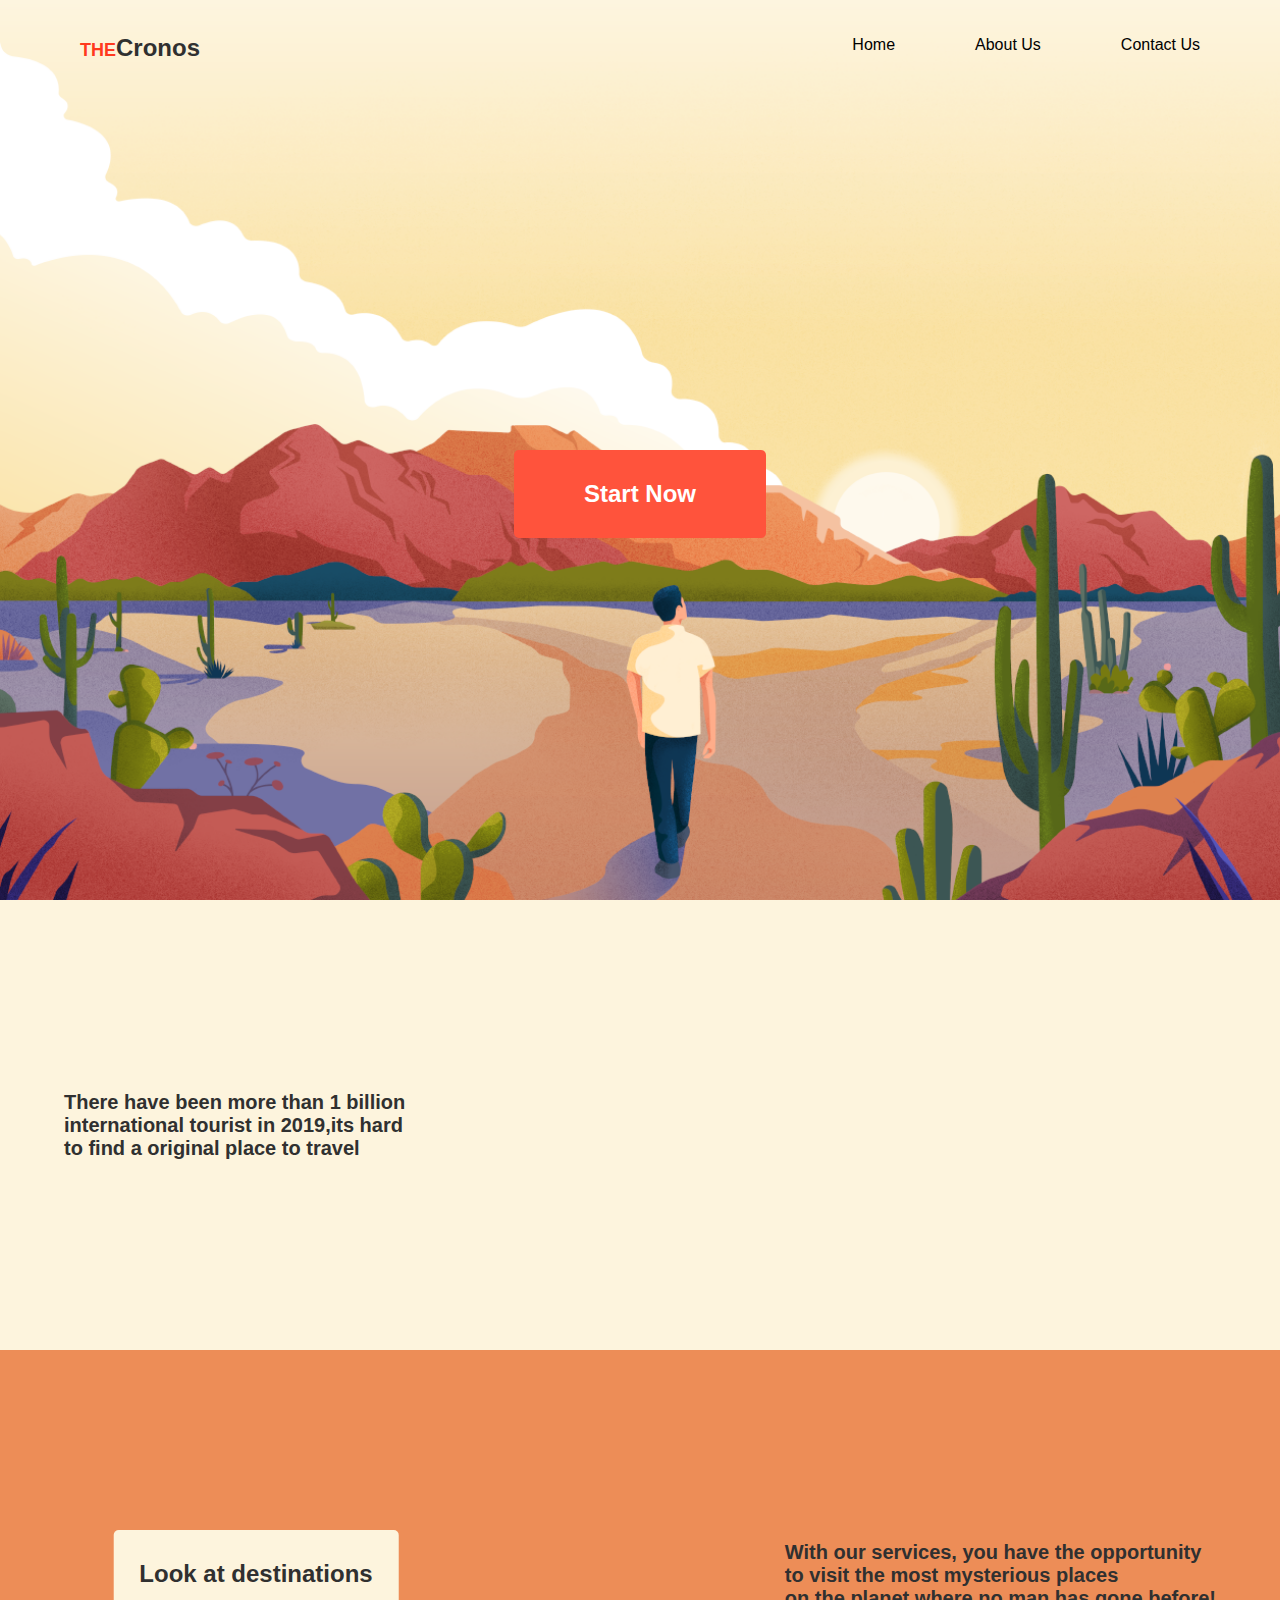
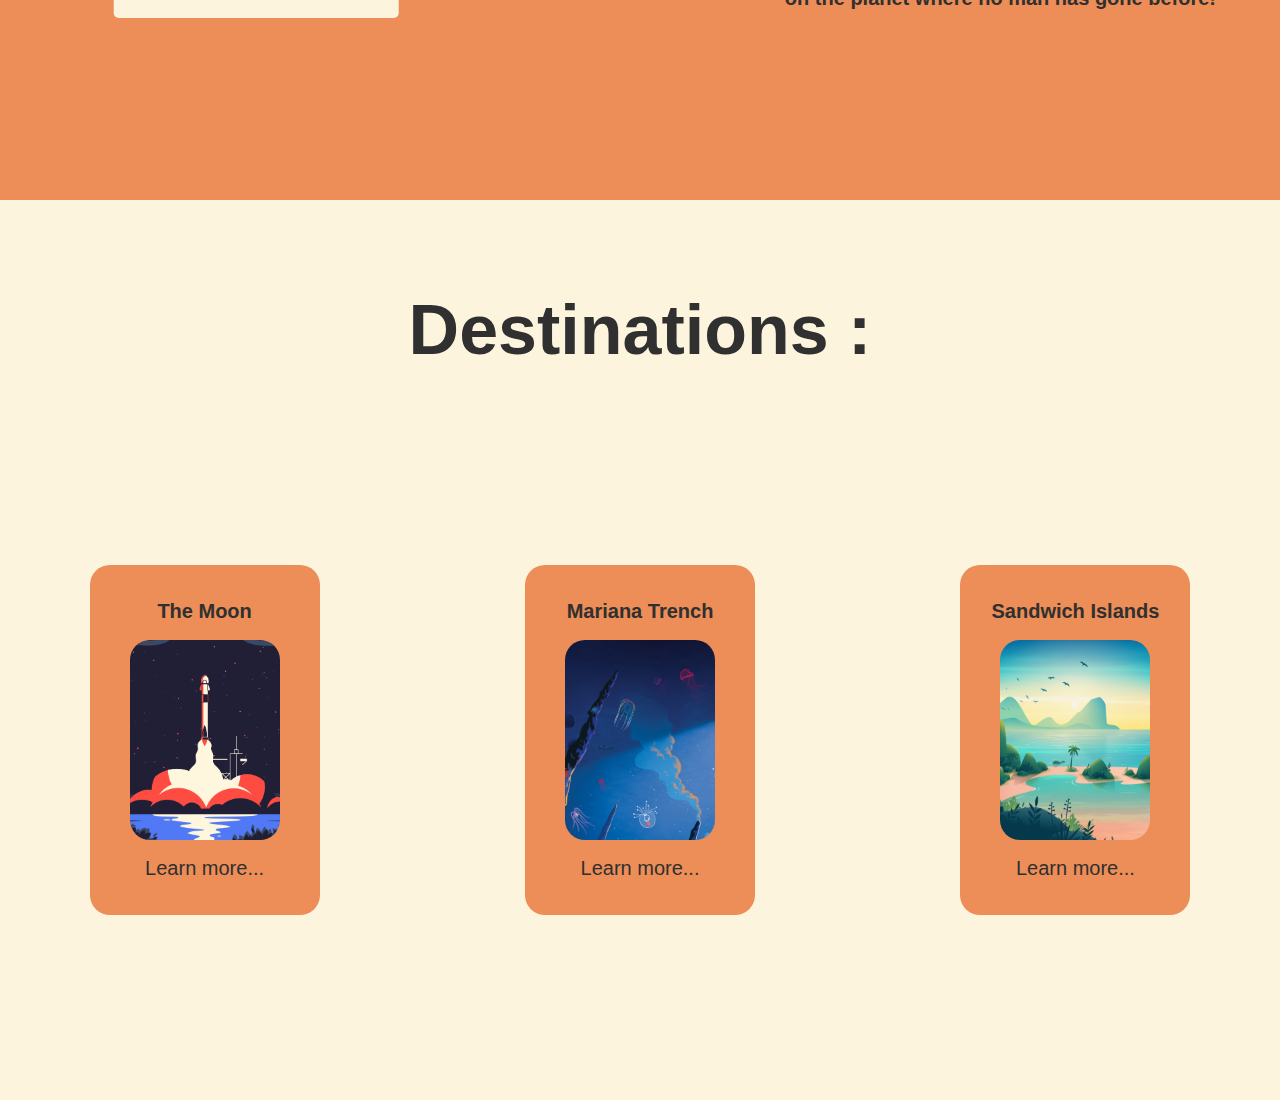
==== index.html @ c1dedc99 "Add files via upload" ====
<!DOCTYPE html>
<html lang="fr">
<head>
    <meta charset="UTF-8">
    <meta name="viewport" content="width=device-width, initial-scale=1.0">
    <title>Change your Life</title>
    <link rel="stylesheet" href="css/landingstyle.css">
    <link rel="stylesheet" href="css/cards.css">
    <link rel="stylesheet" href="css/titleanimation.css">
    <link rel="stylesheet" href="css/bodyStyle.css">
    <link rel="stylesheet" href="css/scrollbarStyle.css">
</head>
<body>
    <main>
    <section class="landing">
    <nav>
        <h1><span class="first">THE</span><span class="seconde">Cronos</span></h1>
        <ul class="nav-links">
            <li>Home</li>
            <li>About Us</li>
            <li>Contact Us</li>
        </ul>
    </nav>
        <a href="#section1" id="startbutton">Start Now</a>
        <div>
            <svg class="big-text" width="675" height="104" viewBox="0 0 675 104" fill="none" xmlns="http://www.w3.org/2000/svg">
                <path d="M10.7843 68.896H34.2083V76H2.04825V9.08801H10.7843V68.896Z" stroke="#303030" stroke-width="4" mask="url(#path-1-outside-1)"/>
                <path d="M47.9977 14.848C46.3337 14.848 44.9258 14.272 43.7738 13.12C42.6218 11.968 42.0458 10.56 42.0458 8.89601C42.0458 7.23201 42.6218 5.82401 43.7738 4.67201C44.9258 3.52001 46.3337 2.94401 47.9977 2.94401C49.5977 2.94401 50.9418 3.52001 52.0298 4.67201C53.1818 5.82401 53.7578 7.23201 53.7578 8.89601C53.7578 10.56 53.1818 11.968 52.0298 13.12C50.9418 14.272 49.5977 14.848 47.9977 14.848ZM52.2217 23.392V76H43.4857V23.392H52.2217Z" stroke="#303030" stroke-width="4" mask="url(#path-1-outside-1)"/>
                <path d="M88.5188 30.592H77.4788V76H68.7428V30.592H61.9268V23.392H68.7428V19.648C68.7428 13.76 70.2468 9.47201 73.2548 6.78401C76.3268 4.03201 81.2227 2.65601 87.9427 2.65601V9.95201C84.1027 9.95201 81.3828 10.72 79.7828 12.256C78.2468 13.728 77.4788 16.192 77.4788 19.648V23.392H88.5188V30.592Z" stroke="#303030" stroke-width="4" mask="url(#path-1-outside-1)"/>
                <path d="M146.704 47.68C146.704 49.344 146.609 51.104 146.417 52.96H104.368C104.688 58.144 106.448 62.208 109.648 65.152C112.912 68.032 116.848 69.472 121.456 69.472C125.232 69.472 128.369 68.608 130.865 66.88C133.425 65.088 135.217 62.72 136.241 59.776H145.648C144.24 64.832 141.425 68.96 137.201 72.16C132.977 75.296 127.728 76.864 121.456 76.864C116.464 76.864 111.984 75.744 108.016 73.504C104.112 71.264 101.04 68.096 98.8005 64C96.5605 59.84 95.4405 55.04 95.4405 49.6C95.4405 44.16 96.5285 39.392 98.7045 35.296C100.88 31.2 103.92 28.064 107.824 25.888C111.792 23.648 116.336 22.528 121.456 22.528C126.448 22.528 130.864 23.616 134.704 25.792C138.544 27.968 141.488 30.976 143.536 34.816C145.648 38.592 146.704 42.88 146.704 47.68ZM137.68 45.856C137.68 42.528 136.945 39.68 135.473 37.312C134.001 34.88 131.984 33.056 129.424 31.84C126.928 30.56 124.144 29.92 121.072 29.92C116.656 29.92 112.881 31.328 109.745 34.144C106.673 36.96 104.913 40.864 104.465 45.856H137.68Z" stroke="#303030" stroke-width="4" mask="url(#path-1-outside-1)"/>
                <path d="M194.716 37.12V44.512H156.412V37.12H194.716Z" stroke="#303030" stroke-width="4" mask="url(#path-1-outside-1)"/>
                <path d="M207.847 42.496C207.847 35.968 209.319 30.112 212.263 24.928C215.207 19.68 219.207 15.584 224.263 12.64C229.383 9.69601 235.047 8.22401 241.255 8.22401C248.551 8.22401 254.919 9.98401 260.359 13.504C265.799 17.024 269.767 22.016 272.263 28.48H261.799C259.943 24.448 257.255 21.344 253.735 19.168C250.279 16.992 246.119 15.904 241.255 15.904C236.583 15.904 232.391 16.992 228.679 19.168C224.967 21.344 222.055 24.448 219.943 28.48C217.831 32.448 216.775 37.12 216.775 42.496C216.775 47.808 217.831 52.48 219.943 56.512C222.055 60.48 224.967 63.552 228.679 65.728C232.391 67.904 236.583 68.992 241.255 68.992C246.119 68.992 250.279 67.936 253.735 65.824C257.255 63.648 259.943 60.544 261.799 56.512H272.263C269.767 62.912 265.799 67.872 260.359 71.392C254.919 74.848 248.551 76.576 241.255 76.576C235.047 76.576 229.383 75.136 224.263 72.256C219.207 69.312 215.207 65.248 212.263 60.064C209.319 54.88 207.847 49.024 207.847 42.496Z" stroke="#303030" stroke-width="4" mask="url(#path-1-outside-1)"/>
                <path d="M311.379 22.432C315.347 22.432 318.931 23.296 322.131 25.024C325.331 26.688 327.827 29.216 329.619 32.608C331.475 36 332.403 40.128 332.403 44.992V76H323.763V46.24C323.763 40.992 322.451 36.992 319.827 34.24C317.203 31.424 313.619 30.016 309.075 30.016C304.467 30.016 300.787 31.456 298.035 34.336C295.347 37.216 294.003 41.408 294.003 46.912V76H285.267V4.96001H294.003V30.88C295.731 28.192 298.099 26.112 301.107 24.64C304.179 23.168 307.603 22.432 311.379 22.432Z" stroke="#303030" stroke-width="4" mask="url(#path-1-outside-1)"/>
                <path d="M343.409 49.504C343.409 44.128 344.497 39.424 346.673 35.392C348.849 31.296 351.825 28.128 355.601 25.888C359.441 23.648 363.697 22.528 368.369 22.528C372.977 22.528 376.977 23.52 380.369 25.504C383.761 27.488 386.289 29.984 387.953 32.992V23.392H396.785V76H387.953V66.208C386.225 69.28 383.633 71.84 380.177 73.888C376.785 75.872 372.817 76.864 368.273 76.864C363.601 76.864 359.377 75.712 355.601 73.408C351.825 71.104 348.849 67.872 346.673 63.712C344.497 59.552 343.409 54.816 343.409 49.504ZM387.953 49.6C387.953 45.632 387.153 42.176 385.553 39.232C383.953 36.288 381.777 34.048 379.025 32.512C376.337 30.912 373.361 30.112 370.097 30.112C366.833 30.112 363.857 30.88 361.169 32.416C358.481 33.952 356.337 36.192 354.737 39.136C353.137 42.08 352.337 45.536 352.337 49.504C352.337 53.536 353.137 57.056 354.737 60.064C356.337 63.008 358.481 65.28 361.169 66.88C363.857 68.416 366.833 69.184 370.097 69.184C373.361 69.184 376.337 68.416 379.025 66.88C381.777 65.28 383.953 63.008 385.553 60.064C387.153 57.056 387.953 53.568 387.953 49.6Z" stroke="#303030" stroke-width="4" mask="url(#path-1-outside-1)"/>
                <path d="M437.18 22.432C443.58 22.432 448.764 24.384 452.732 28.288C456.7 32.128 458.684 37.696 458.684 44.992V76H450.044V46.24C450.044 40.992 448.732 36.992 446.108 34.24C443.484 31.424 439.9 30.016 435.356 30.016C430.748 30.016 427.068 31.456 424.316 34.336C421.628 37.216 420.284 41.408 420.284 46.912V76H411.548V23.392H420.284V30.88C422.012 28.192 424.348 26.112 427.292 24.64C430.3 23.168 433.596 22.432 437.18 22.432Z" stroke="#303030" stroke-width="4" mask="url(#path-1-outside-1)"/>
                <path d="M494.651 22.528C499.195 22.528 503.163 23.52 506.555 25.504C510.011 27.488 512.57 29.984 514.234 32.992V23.392H523.066V77.152C523.066 81.952 522.042 86.208 519.994 89.92C517.946 93.696 515.002 96.64 511.162 98.752C507.386 100.864 502.97 101.92 497.914 101.92C491.002 101.92 485.242 100.288 480.634 97.024C476.026 93.76 473.306 89.312 472.474 83.68H481.115C482.075 86.88 484.059 89.44 487.067 91.36C490.075 93.344 493.69 94.336 497.914 94.336C502.714 94.336 506.619 92.832 509.627 89.824C512.699 86.816 514.234 82.592 514.234 77.152V66.112C512.506 69.184 509.947 71.744 506.555 73.792C503.163 75.84 499.195 76.864 494.651 76.864C489.979 76.864 485.723 75.712 481.883 73.408C478.107 71.104 475.13 67.872 472.954 63.712C470.778 59.552 469.69 54.816 469.69 49.504C469.69 44.128 470.778 39.424 472.954 35.392C475.13 31.296 478.107 28.128 481.883 25.888C485.723 23.648 489.979 22.528 494.651 22.528ZM514.234 49.6C514.234 45.632 513.434 42.176 511.834 39.232C510.234 36.288 508.059 34.048 505.307 32.512C502.619 30.912 499.642 30.112 496.378 30.112C493.114 30.112 490.139 30.88 487.451 32.416C484.762 33.952 482.618 36.192 481.018 39.136C479.418 42.08 478.618 45.536 478.618 49.504C478.618 53.536 479.418 57.056 481.018 60.064C482.618 63.008 484.762 65.28 487.451 66.88C490.139 68.416 493.114 69.184 496.378 69.184C499.642 69.184 502.619 68.416 505.307 66.88C508.059 65.28 510.234 63.008 511.834 60.064C513.434 57.056 514.234 53.568 514.234 49.6Z" stroke="#303030" stroke-width="4" mask="url(#path-1-outside-1)"/>
                <path d="M542.341 14.848C540.677 14.848 539.269 14.272 538.117 13.12C536.965 11.968 536.389 10.56 536.389 8.89601C536.389 7.23201 536.965 5.82401 538.117 4.67201C539.269 3.52001 540.677 2.94401 542.341 2.94401C543.941 2.94401 545.285 3.52001 546.373 4.67201C547.525 5.82401 548.101 7.23201 548.101 8.89601C548.101 10.56 547.525 11.968 546.373 13.12C545.285 14.272 543.941 14.848 542.341 14.848ZM546.565 23.392V76H537.829V23.392H546.565Z" stroke="#303030" stroke-width="4" mask="url(#path-1-outside-1)"/>
                <path d="M587.086 22.432C593.486 22.432 598.67 24.384 602.638 28.288C606.606 32.128 608.59 37.696 608.59 44.992V76H599.95V46.24C599.95 40.992 598.638 36.992 596.014 34.24C593.39 31.424 589.806 30.016 585.262 30.016C580.654 30.016 576.974 31.456 574.222 34.336C571.534 37.216 570.19 41.408 570.19 46.912V76H561.454V23.392H570.19V30.88C571.918 28.192 574.254 26.112 577.198 24.64C580.206 23.168 583.502 22.432 587.086 22.432Z" stroke="#303030" stroke-width="4"/>
                <path d="M644.557 22.528C649.101 22.528 653.069 23.52 656.461 25.504C659.917 27.488 662.477 29.984 664.141 32.992V23.392H672.973V77.152C672.973 81.952 671.949 86.208 669.901 89.92C667.853 93.696 664.909 96.64 661.069 98.752C657.293 100.864 652.877 101.92 647.821 101.92C640.909 101.92 635.149 100.288 630.541 97.024C625.933 93.76 623.213 89.312 622.381 83.68H631.021C631.981 86.88 633.965 89.44 636.973 91.36C639.981 93.344 643.597 94.336 647.821 94.336C652.621 94.336 656.525 92.832 659.533 89.824C662.605 86.816 664.141 82.592 664.141 77.152V66.112C662.413 69.184 659.853 71.744 656.461 73.792C653.069 75.84 649.101 76.864 644.557 76.864C639.885 76.864 635.629 75.712 631.789 73.408C628.013 71.104 625.037 67.872 622.861 63.712C620.685 59.552 619.597 54.816 619.597 49.504C619.597 44.128 620.685 39.424 622.861 35.392C625.037 31.296 628.013 28.128 631.789 25.888C635.629 23.648 639.885 22.528 644.557 22.528ZM664.141 49.6C664.141 45.632 663.341 42.176 661.741 39.232C660.141 36.288 657.965 34.048 655.213 32.512C652.525 30.912 649.549 30.112 646.285 30.112C643.021 30.112 640.045 30.88 637.357 32.416C634.669 33.952 632.525 36.192 630.925 39.136C629.325 42.08 628.525 45.536 628.525 49.504C628.525 53.536 629.325 57.056 630.925 60.064C632.525 63.008 634.669 65.28 637.357 66.88C640.045 68.416 643.021 69.184 646.285 69.184C649.549 69.184 652.525 68.416 655.213 66.88C657.965 65.28 660.141 63.008 661.741 60.064C663.341 57.056 664.141 53.568 664.141 49.6Z" stroke="#303030" stroke-width="4" mask="url(#path-1-outside-1)"/>
            </svg>
        </div>
        
    </section>
    </main>
    <div id="section1" class="promoting"><a id="sentence1">There have been more than 1 billion <br>international tourist in 2019,its hard<br> to find a original place to travel</a></div>
    <div id="section2" class="promoting"><a id="sentence2">With our services, you have the opportunity<br> to visit the most mysterious places<br> on the planet where no man has gone before!</a><a href="#section3" id="destibutton">Look at destinations</a></div>
    <div id="section3">
        <h2 id="section3Title">Destinations :</h2>
    </div>
    <div id="destinationCard">
        <div id="moon" class="card"><p class="cardTitle">The Moon</p><div class="cardimg" id="cardbox1"></div><a class="learnmore" href="/">Learn more...</a></div>
        <div id="mariana" class="card"><p class="cardTitle">Mariana Trench</p><div class="cardimg" id="cardbox2"></div><a class="learnmore" href="/">Learn more...</a></div>
        <div id="sandwich" class="card"><p class="cardTitle">Sandwich Islands</p><div class="cardimg" id="cardbox3"></div><a class="learnmore" href="/">Learn more...</a></div>
    </div>
    
    <script src="script.js"></script>
</body>
</html>
---- css/landingstyle.css ----
*{
    padding: 0px;
    margin: 0px;
    box-sizing: border-box;
    font-family: "Poppins", sans-serif;
}

html {
    scroll-behavior: smooth;
  }


.landing{
    min-height: 100vh;
    background: url("../img/background.png");
    background-size: cover;
    background-position: center;
    padding: 0rem 5rem;
}

nav{
    display: flex;
    align-items: center;
    justify-content: space-between;
    min-height: 10vh;
}

.nav-links {
    display: flex;
    list-style:none;
}

.nav-links li{
    padding-left: 5rem ;
}

.first{
    font-size: 18px;
    color:#FF391E;
}
.seconde{
    font-size:24px;
    color: #303030;
}

#startbutton{
    text-decoration: none;
    font-size: 24px;
    position: absolute;
    color: white;
    top:50%;
    left: 50%;
    transform: translate(-50%,0%);
    padding: 30px 70px;
    background-color: #FF533C;
    border-radius: 5px;
    font-weight: bold;
}

@media only screen and (max-width: 768px) {
    .landing{
        padding: 0rem 2rem;
    }
    .nav-links li{
        display: none;
    }
    .first{
        font-size: 12px;
    }
    .seconde{
        font-size: 18px;
    }

    #startbutton{
        font-size: 18px;
        padding: 10px 30px;
    }
}
---- css/cards.css ----
/**********Destination cards************/

#section3Title{
    font-size:70px;
    color: #303030;
    
    padding: 7vw;
}
#section3{
    height: 20vh;
    display: flex;
    justify-content: center;
    background:  #FDF4DD;
    width: 100vw;
}

#destinationCard{
    background-color:#FDF4DD;
    height: 80vh;
    display: flex;
    justify-content: space-between;
    align-items: center;
    padding: 7vw;
}

.card{
    display: flex;
    justify-content: space-around;
    align-items: center;
    flex-direction: column;
    height: 600px;
    width: 380px;
    background: #ED8D57;
    border-radius: 20px;
}

.card:hover{
    transform: scale(1.05,1.05);
    transition: 0.3s ease;
}

.cardTitle{
    font-size:40px;
    color: #303030;
    font-weight: bold;
    padding-top: 3vh;
    text-align: center;
}


#cardbox1{
    background: url("../img/rocket.png");
    background-size: cover;
    background-position: center;
}

#cardbox2{
    background: url("../img/sea.png");
    background-size: cover;
    background-position: center;
}

#cardbox3{
    background: url("../img/island.png");
    background-size: cover;
    background-position: center;
}

.cardimg{
    overflow: hidden;
    border-radius: 20px;
    height: 400px;
    width: 300px;
}

.learnmore{
    font-size: 20px;
    text-decoration: none;
    color: #303030;
    padding-bottom: 3vh;
}


@media only screen and (max-width: 1440px) {

.cardTitle{
font-size: 20px;
}

.cardimg{
    overflow: hidden;
    height: 200px;
    width: 150px;
    border-radius: 20px;
}
.card{
    height: 350px;
    width: 230px;
    border-radius: 20px;
}
}

@media only screen and (max-width: 850px) {
#destinationCard{
    height: 1300px;
    flex-direction: column;
    justify-content: space-between;
}
#section3{
    display: flex;
    justify-content: center;
}

#section3Title{
    font-size:40px;
}
}
---- css/titleanimation.css ----
.big-text{
    position: absolute;
    top: 20%;
    left: 50%;
    transform: translate(-50%, -20%);
    animation: fill 0.5s ease forwards 5s;
}

@media only screen and (max-width: 768px) {
  .big-text{
    width: 70vw;
  }
}

.big-text path:nth-child(1){
    stroke-dasharray: 198.1440887451172px;
    stroke-dashoffset: 198.1440887451172px;
    animation: line-anim 2s ease forwards;
  }
  
  .big-text path:nth-child(2){
    stroke-dasharray: 159.87258911132812px;
    stroke-dashoffset: 159.87258911132812px;
    animation: line-anim 2s ease forwards 0.3s;
  }
  
  .big-text path:nth-child(3){
    stroke-dasharray: 210.71665954589844px;
    stroke-dashoffset: 210.71665954589844px;
    animation: line-anim 2s ease forwards 0.6s;
  }
  
  .big-text path:nth-child(4){
    stroke-dasharray: 343.50811767578125px;
    stroke-dashoffset: 343.50811767578125px;
    animation: line-anim 2s ease forwards 0.9s;
  }
  
  .big-text path:nth-child(5){
    stroke-dasharray: 91.39200592041016px;
    stroke-dashoffset: 91.39200592041016px;
    animation: line-anim 2s ease forwards 1.2s;
  }
  
  .big-text path:nth-child(6){
    stroke-dasharray: 339.0345458984375px;
    stroke-dashoffset: 339.0345458984375px;
    animation: line-anim 2s ease forwards 1.5s;
  }
  
  .big-text path:nth-child(7){
    stroke-dasharray: 318.5120849609375px;
    stroke-dashoffset: 318.5120849609375px;
    animation: line-anim 2s ease forwards 1.8s;
  }
  
  .big-text path:nth-child(8){
    stroke-dasharray: 337.6308288574219px;
    stroke-dashoffset: 337.6308288574219px;
    animation: line-anim 2s ease forwards 2.1s;
  }
  
  .big-text path:nth-child(9){
    stroke-dasharray: 281.6670837402344px;
    stroke-dashoffset: 281.6670837402344px;
    animation: line-anim 2s ease forwards 2.4s;
  }
  
  .big-text path:nth-child(10){
    stroke-dasharray: 462.0538330078125px;
    stroke-dashoffset: 462.0538330078125px;
    animation: line-anim 2s ease forwards 2.7s;
  }
  
  .big-text path:nth-child(11){
    stroke-dasharray: 159.872802734375px;
    stroke-dashoffset: 159.872802734375px;
    animation: line-anim 2s ease forwards 3s;
  }
  
  .big-text path:nth-child(12){
    stroke-dasharray: 281.667236328125px;
    stroke-dashoffset: 281.667236328125px;
    animation: line-anim 2s ease forwards 3.3s;
  }

  .big-text path:nth-child(13){
    stroke-dasharray: 462.05316162109375px;
    stroke-dashoffset: 462.05316162109375px;
    animation: line-anim 2s ease forwards 3.6s;
  }
  
  @keyframes line-anim{
    to{
      stroke-dashoffset: 0;
    }
  }
  
  @keyframes fill {
    from{
      fill:transparent;
    }
    to{
      fill: #303030;
    }
  }
---- css/bodyStyle.css ----
body {
    overflow: overlay;
}

#section1{
    height: 50vh;
    background: #FDF4DD;
    display: flex;
    align-items: center;
    justify-content: flex-start;
    padding: 5vw;
}

#section2{
    height: 50vh;
    background:#ED8D57;
    display: flex;
    align-items: center;
    justify-content: flex-end;
    padding: 5vw;
}

.promoting{
    font-size:40px;
    color: #303030;
    font-weight: bold;
}

#destibutton{
    text-align: center;
    text-decoration: none;
    font-size: 24px;
    position: absolute;
    color: #303030;
    top:170%;
    left: 20%;
    transform: translate(-50%,0%);
    padding: 30px 2vw;
    background-color:#FDF4DD;
    border-radius: 5px;
}


@media only screen and (max-width: 1440px) {
    .promoting{
    font-size: 20px;
    }
    }

@media only screen and (max-width: 768px) {
#section1{
    justify-content: center;
}

#section2{
    height: 50vh;
    background:#ED8D57;
    justify-content: space-around;
    display: flex;
    flex-direction: column;

}

#destibutton{
    width: 70vw;
    transform: unset;
    position: unset;
    font-size: 16px;
    color: #303030;
    padding: 10px 5vw;
    background-color:#FDF4DD;
    border-radius: 5px;
}
}
---- css/scrollbarStyle.css ----
::-webkit-scrollbar {
    width: 10px;
  }

::-webkit-scrollbar-thumb {
background: #FF533C;
border-radius: 10px;
}

@media only screen and (max-width: 768px) {
  ::-webkit-scrollbar {
    width: 0px;
  }
}
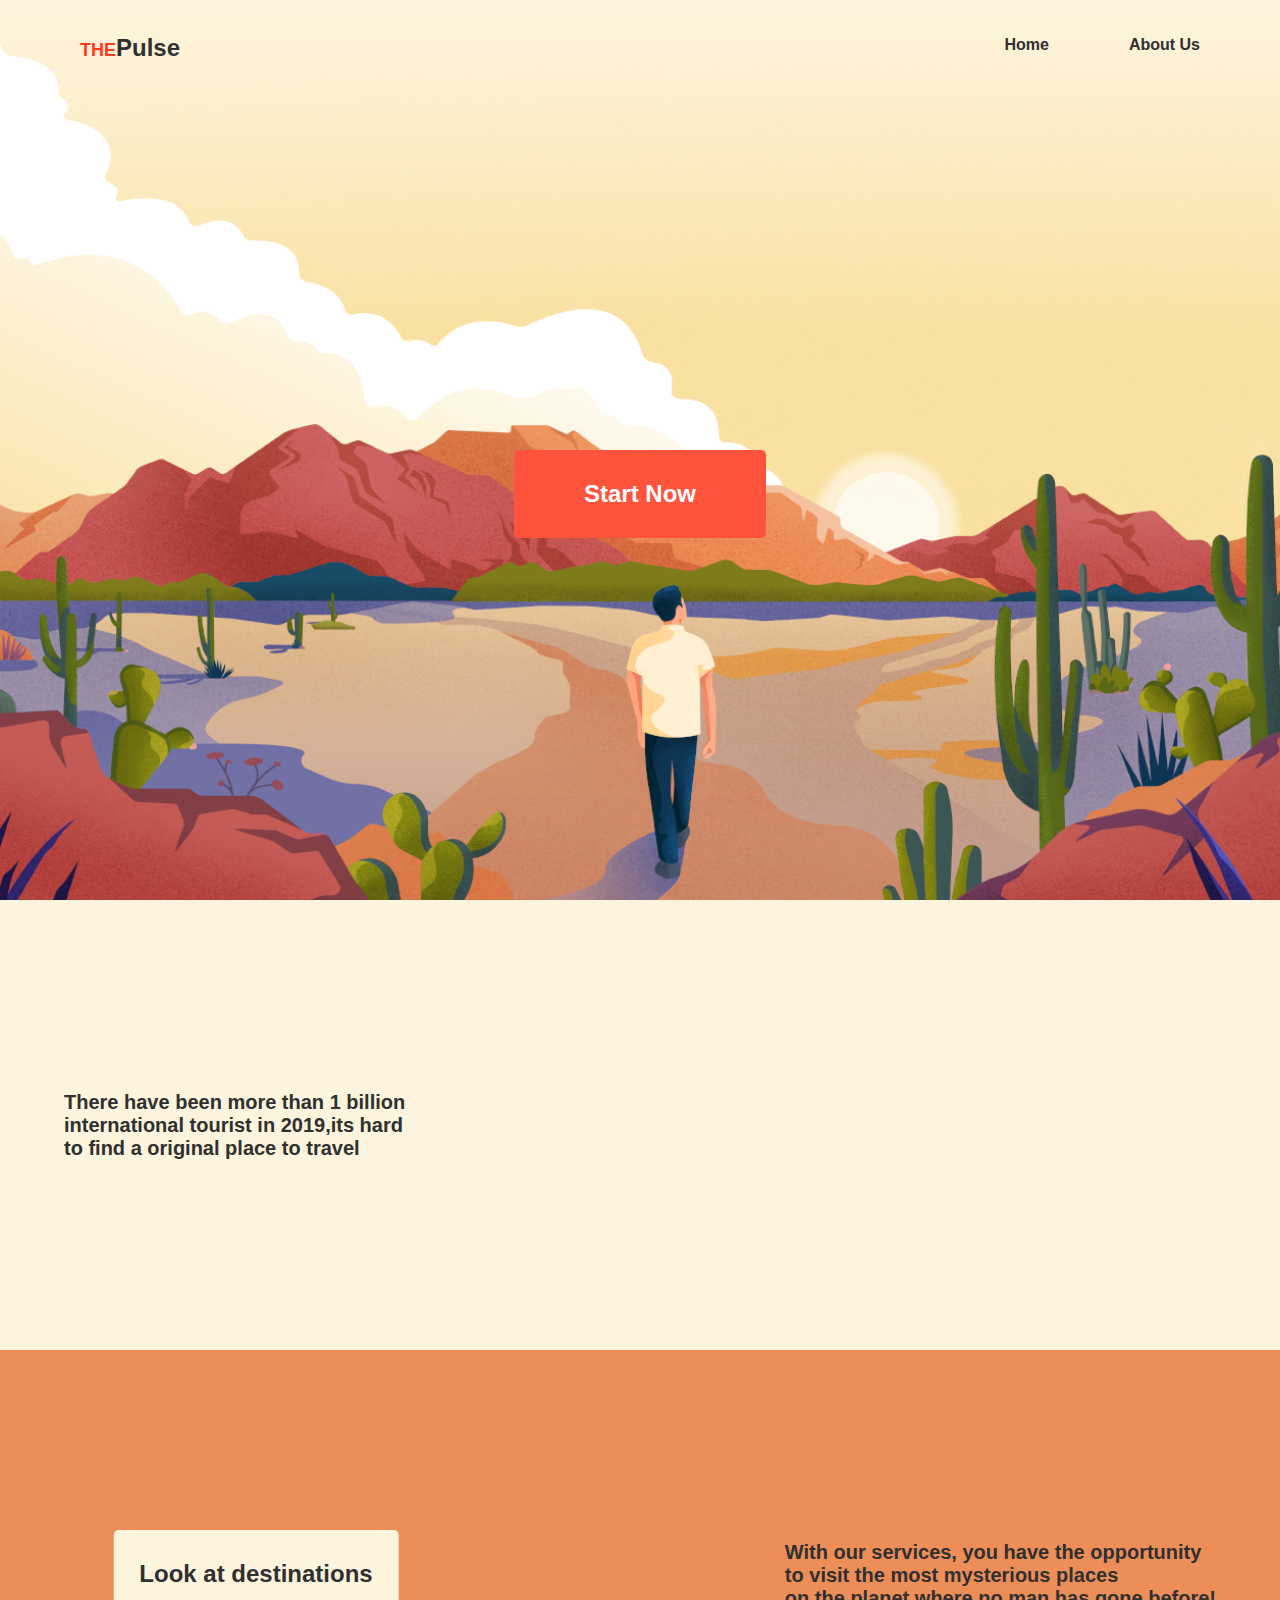
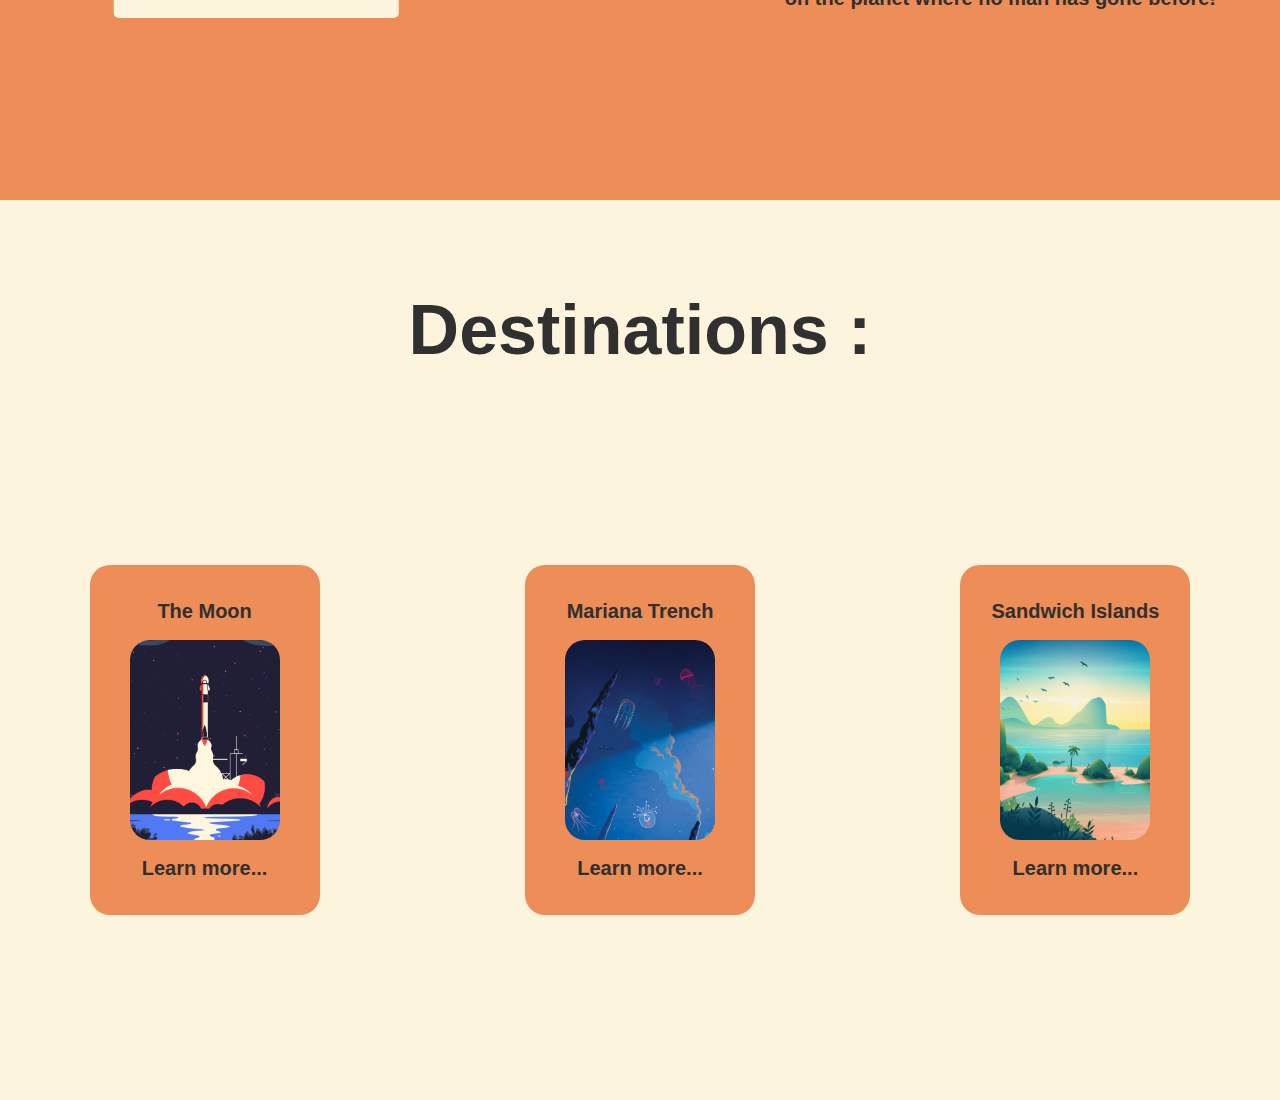
==== commit 0bbd5e71: "Add files via upload" ====
--- a/index.html
+++ b/index.html
@@ -4,21 +4,20 @@
     <meta charset="UTF-8">
     <meta name="viewport" content="width=device-width, initial-scale=1.0">
     <title>Change your Life</title>
-    <link rel="stylesheet" href="css/landingstyle.css">
-    <link rel="stylesheet" href="css/cards.css">
-    <link rel="stylesheet" href="css/titleanimation.css">
-    <link rel="stylesheet" href="css/bodyStyle.css">
-    <link rel="stylesheet" href="css/scrollbarStyle.css">
+    <link rel="stylesheet" href="./css/landingstyle.css">
+    <link rel="stylesheet" href="./css/cards.css">
+    <link rel="stylesheet" href="./css/titleanimation.css">
+    <link rel="stylesheet" href="./css/bodyStyle.css">
+    <link rel="stylesheet" href="./css/scrollbarStyle.css">
 </head>
 <body>
     <main>
     <section class="landing">
     <nav>
-        <h1><span class="first">THE</span><span class="seconde">Cronos</span></h1>
+        <h1><span class="first">THE</span><span class="seconde">Pulse</span></h1>
         <ul class="nav-links">
-            <li>Home</li>
-            <li>About Us</li>
-            <li>Contact Us</li>
+            <li><a href="./index.html">Home</a></li>
+            <li><a href="./html/about.html">About Us</a></li>
         </ul>
     </nav>
         <a href="#section1" id="startbutton">Start Now</a>
@@ -48,9 +47,9 @@
         <h2 id="section3Title">Destinations :</h2>
     </div>
     <div id="destinationCard">
-        <div id="moon" class="card"><p class="cardTitle">The Moon</p><div class="cardimg" id="cardbox1"></div><a class="learnmore" href="/">Learn more...</a></div>
-        <div id="mariana" class="card"><p class="cardTitle">Mariana Trench</p><div class="cardimg" id="cardbox2"></div><a class="learnmore" href="/">Learn more...</a></div>
-        <div id="sandwich" class="card"><p class="cardTitle">Sandwich Islands</p><div class="cardimg" id="cardbox3"></div><a class="learnmore" href="/">Learn more...</a></div>
+        <div id="moon" class="card"><p class="cardTitle">The Moon</p><div class="cardimg" id="cardbox1"></div><a class="learnmore" href="./html/TheMoon.html" >Learn more...</a></div>
+        <div id="mariana" class="card"><p class="cardTitle">Mariana Trench</p><div class="cardimg" id="cardbox2"></div><a class="learnmore" href="./html/MarianaTrench.html">Learn more...</a></div>
+        <div id="sandwich" class="card"><p class="cardTitle">Sandwich Islands</p><div class="cardimg" id="cardbox3"></div><a class="learnmore" href="./html/SandwichIslands.html">Learn more...</a></div>
     </div>
     
     <script src="script.js"></script>
--- a/css/landingstyle.css
+++ b/css/landingstyle.css
@@ -9,6 +9,11 @@
     scroll-behavior: smooth;
   }
 
+a{
+    text-decoration: none;
+    color: #303030;
+    font-weight: bold;
+}
 
 .landing{
     min-height: 100vh;
@@ -62,7 +67,7 @@
         padding: 0rem 2rem;
     }
     .nav-links li{
-        display: none;
+        font-size: 12px;
     }
     .first{
         font-size: 12px;
--- a/css/cards.css
+++ b/css/cards.css
@@ -75,7 +75,6 @@
 
 .learnmore{
     font-size: 20px;
-    text-decoration: none;
     color: #303030;
     padding-bottom: 3vh;
 }
--- a/css/scrollbarStyle.css
+++ b/css/scrollbarStyle.css
@@ -5,6 +5,11 @@
 ::-webkit-scrollbar-thumb {
 background: #FF533C;
 border-radius: 10px;
+width: 10px;
+}
+
+::-webkit-slider-runnable-track{
+  width: 0px;
 }
 
 @media only screen and (max-width: 768px) {
